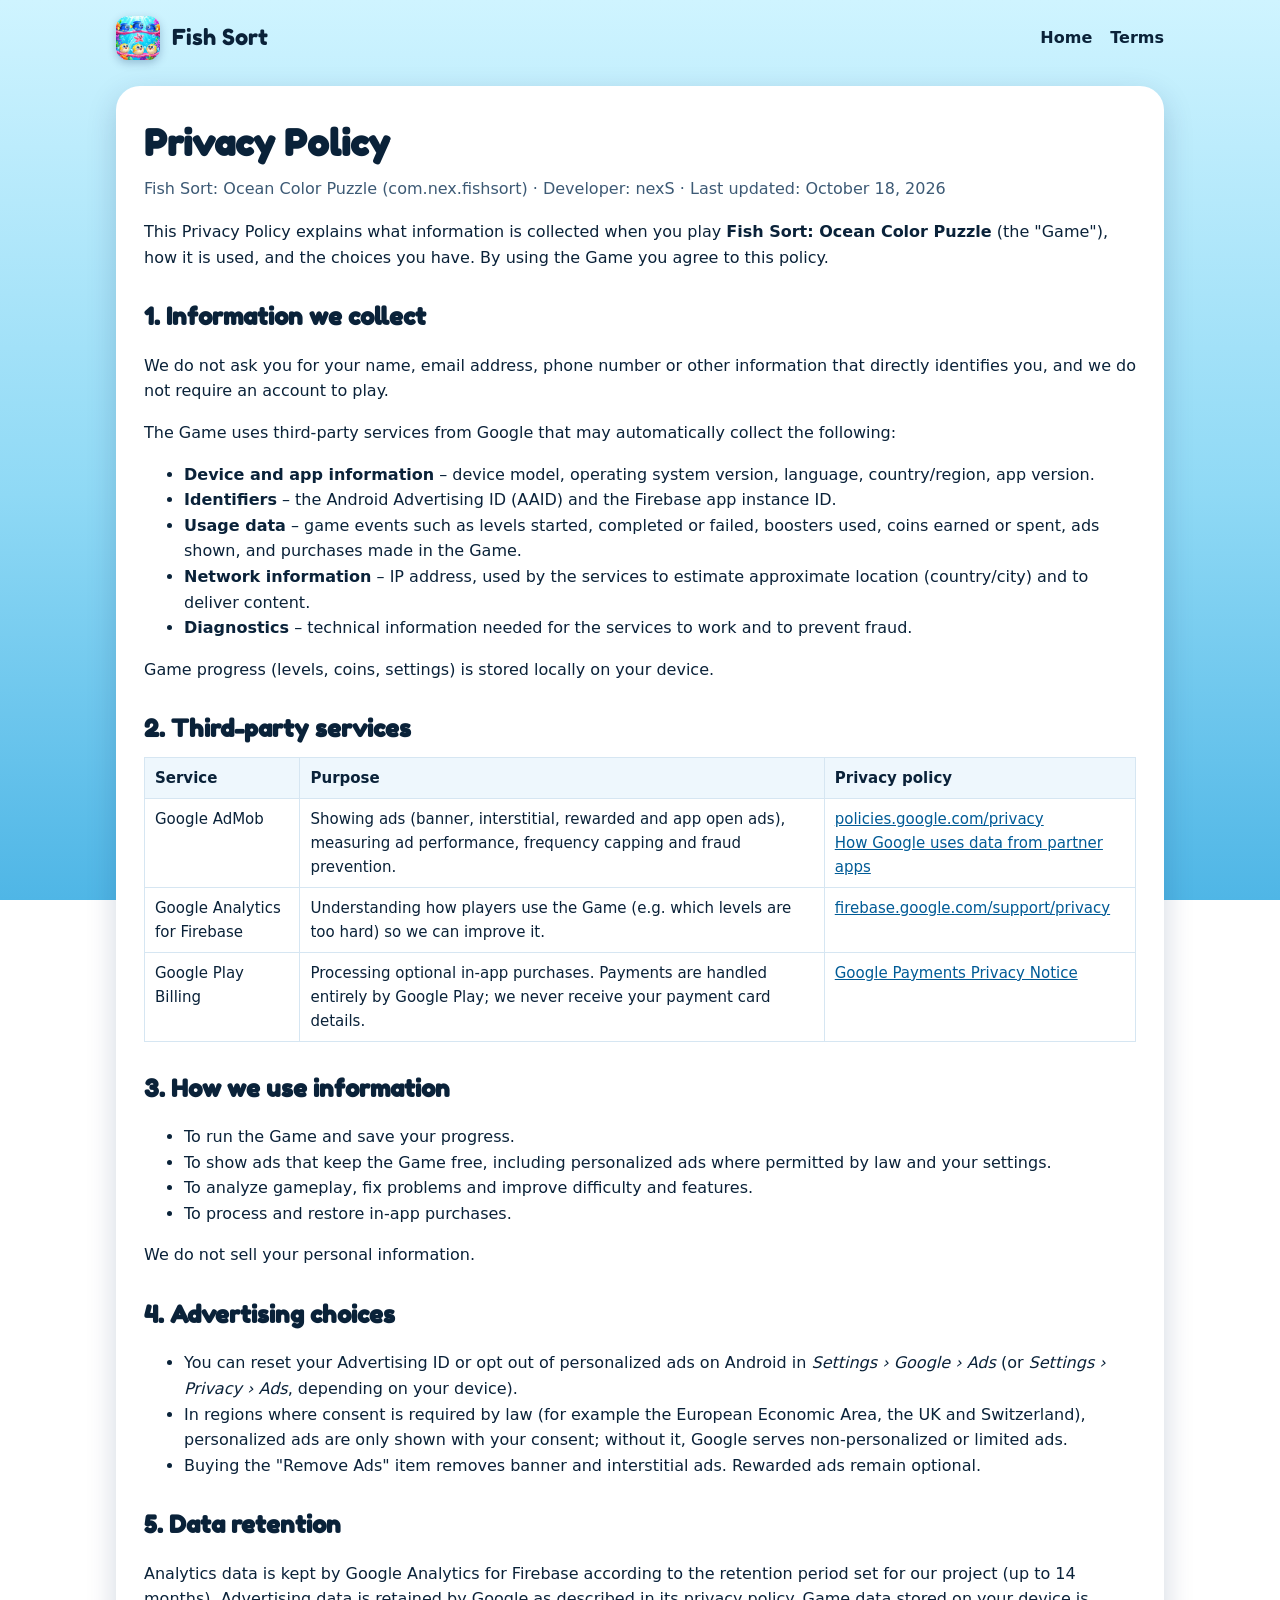
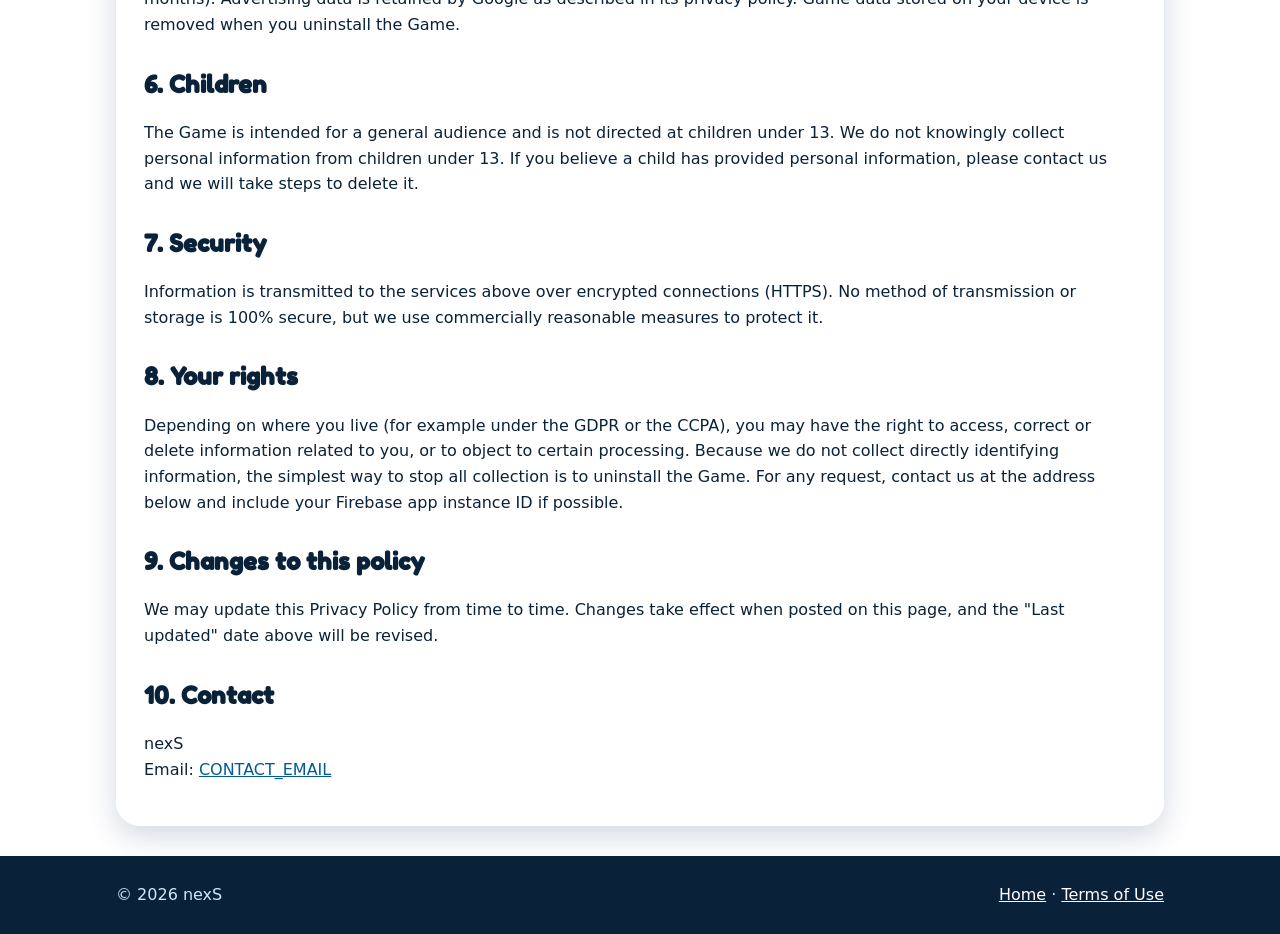
==== privacy-policy.html @ 39c9148c "Initial site: landing page, privacy policy, terms, app-ads.txt Co-Authored-By: Claude Opus 5.5 <nore" ====
<!doctype html>
<html lang="en">
<head>
<meta charset="utf-8">
<meta name="viewport" content="width=device-width, initial-scale=1">
<title>Privacy Policy – Fish Sort</title>
<meta name="description" content="Privacy Policy for Fish Sort: Ocean Color Puzzle by nexS.">
<link rel="icon" href="/favicon.png">
<link rel="stylesheet" href="/assets/site.css">
</head>
<body>
<div class="wrap">
  <header class="top">
    <a class="brand" href="/"><img src="/assets/icon.webp" alt="Fish Sort icon"><span>Fish Sort</span></a>
    <nav><a href="/">Home</a><a href="/terms">Terms</a></nav>
  </header>

  <article class="doc">
    <h1>Privacy Policy</h1>
    <p class="meta">Fish Sort: Ocean Color Puzzle (com.nex.fishsort) · Developer: nexS · Last updated: October 18, 2026</p>

    <p>This Privacy Policy explains what information is collected when you play <strong>Fish Sort: Ocean Color Puzzle</strong> (the "Game"), how it is used, and the choices you have. By using the Game you agree to this policy.</p>

    <h2>1. Information we collect</h2>
    <p>We do not ask you for your name, email address, phone number or other information that directly identifies you, and we do not require an account to play.</p>
    <p>The Game uses third-party services from Google that may automatically collect the following:</p>
    <ul>
      <li><strong>Device and app information</strong> – device model, operating system version, language, country/region, app version.</li>
      <li><strong>Identifiers</strong> – the Android Advertising ID (AAID) and the Firebase app instance ID.</li>
      <li><strong>Usage data</strong> – game events such as levels started, completed or failed, boosters used, coins earned or spent, ads shown, and purchases made in the Game.</li>
      <li><strong>Network information</strong> – IP address, used by the services to estimate approximate location (country/city) and to deliver content.</li>
      <li><strong>Diagnostics</strong> – technical information needed for the services to work and to prevent fraud.</li>
    </ul>
    <p>Game progress (levels, coins, settings) is stored locally on your device.</p>

    <h2>2. Third-party services</h2>
    <table>
      <tr><th>Service</th><th>Purpose</th><th>Privacy policy</th></tr>
      <tr><td>Google AdMob</td><td>Showing ads (banner, interstitial, rewarded and app open ads), measuring ad performance, frequency capping and fraud prevention.</td><td><a href="https://policies.google.com/privacy" rel="noopener">policies.google.com/privacy</a><br><a href="https://policies.google.com/technologies/partner-sites" rel="noopener">How Google uses data from partner apps</a></td></tr>
      <tr><td>Google Analytics for Firebase</td><td>Understanding how players use the Game (e.g. which levels are too hard) so we can improve it.</td><td><a href="https://firebase.google.com/support/privacy" rel="noopener">firebase.google.com/support/privacy</a></td></tr>
      <tr><td>Google Play Billing</td><td>Processing optional in-app purchases. Payments are handled entirely by Google Play; we never receive your payment card details.</td><td><a href="https://payments.google.com/payments/apis-secure/get_legal_document?ldo=0&amp;ldt=privacynotice" rel="noopener">Google Payments Privacy Notice</a></td></tr>
    </table>

    <h2>3. How we use information</h2>
    <ul>
      <li>To run the Game and save your progress.</li>
      <li>To show ads that keep the Game free, including personalized ads where permitted by law and your settings.</li>
      <li>To analyze gameplay, fix problems and improve difficulty and features.</li>
      <li>To process and restore in-app purchases.</li>
    </ul>
    <p>We do not sell your personal information.</p>

    <h2>4. Advertising choices</h2>
    <ul>
      <li>You can reset your Advertising ID or opt out of personalized ads on Android in <em>Settings › Google › Ads</em> (or <em>Settings › Privacy › Ads</em>, depending on your device).</li>
      <li>In regions where consent is required by law (for example the European Economic Area, the UK and Switzerland), personalized ads are only shown with your consent; without it, Google serves non-personalized or limited ads.</li>
      <li>Buying the "Remove Ads" item removes banner and interstitial ads. Rewarded ads remain optional.</li>
    </ul>

    <h2>5. Data retention</h2>
    <p>Analytics data is kept by Google Analytics for Firebase according to the retention period set for our project (up to 14 months). Advertising data is retained by Google as described in its privacy policy. Game data stored on your device is removed when you uninstall the Game.</p>

    <h2>6. Children</h2>
    <p>The Game is intended for a general audience and is not directed at children under 13. We do not knowingly collect personal information from children under 13. If you believe a child has provided personal information, please contact us and we will take steps to delete it.</p>

    <h2>7. Security</h2>
    <p>Information is transmitted to the services above over encrypted connections (HTTPS). No method of transmission or storage is 100% secure, but we use commercially reasonable measures to protect it.</p>

    <h2>8. Your rights</h2>
    <p>Depending on where you live (for example under the GDPR or the CCPA), you may have the right to access, correct or delete information related to you, or to object to certain processing. Because we do not collect directly identifying information, the simplest way to stop all collection is to uninstall the Game. For any request, contact us at the address below and include your Firebase app instance ID if possible.</p>

    <h2>9. Changes to this policy</h2>
    <p>We may update this Privacy Policy from time to time. Changes take effect when posted on this page, and the "Last updated" date above will be revised.</p>

    <h2>10. Contact</h2>
    <p>nexS<br>Email: <a href="mailto:CONTACT_EMAIL">CONTACT_EMAIL</a></p>
  </article>
</div>
<footer>
  <div class="wrap row">
    <div>© 2026 nexS</div>
    <div><a href="/">Home</a> · <a href="/terms">Terms of Use</a></div>
  </div>
</footer>
</body>
</html>
---- assets/site.css ----
@font-face{font-family:"Fredoka One";src:url("fredoka.ttf") format("truetype");font-display:swap}
:root{
  --ocean:#005B96;--deep:#0A2239;--coral:#FF6F59;--aqua-top:#CFF4FF;--aqua-bot:#8FD9F5;
  --sand:#FFF8E7;--amber:#FFB800;--ink:#0A2239;--muted:#3d5a75;--card:#ffffff;
}
*{box-sizing:border-box}
html{scroll-behavior:smooth}
body{margin:0;font-family:"Nunito",system-ui,-apple-system,"Segoe UI",Roboto,Arial,sans-serif;color:var(--ink);
  background:linear-gradient(180deg,var(--aqua-top) 0%,var(--aqua-bot) 55%,#4fb6e6 100%);background-attachment:fixed;line-height:1.6}
a{color:var(--ocean)}
.wrap{max-width:1080px;margin:0 auto;padding:0 16px}
header.top{display:flex;align-items:center;justify-content:space-between;padding:16px 0}
.brand{display:flex;align-items:center;gap:12px;text-decoration:none;color:var(--deep)}
.brand img{width:44px;height:44px;border-radius:12px;box-shadow:0 3px 8px rgba(0,40,90,.25)}
.brand span{font-family:"Fredoka One",system-ui,sans-serif;font-size:22px}
nav a{margin-left:18px;text-decoration:none;font-weight:700;color:var(--deep)}
.hero{display:grid;grid-template-columns:1.1fr .9fr;gap:32px;align-items:center;padding:28px 0 40px}
.hero h1{font-family:"Fredoka One",system-ui,sans-serif;font-size:clamp(40px,7vw,72px);line-height:1.02;margin:0 0 10px;
  color:#fff;-webkit-text-stroke:2px var(--deep);text-shadow:0 6px 0 #003b6f}
.hero h1 em{font-style:normal;color:var(--amber)}
.hero p.lead{font-size:19px;color:var(--deep);max-width:520px;margin:0 0 22px}
.btn{display:inline-flex;align-items:center;gap:10px;background:var(--deep);color:#fff;text-decoration:none;border-radius:999px;
  padding:12px 22px;font-weight:800;box-shadow:0 5px 0 #000d1a;transition:transform .12s}
.btn:hover{transform:translateY(-2px)}
.btn svg{width:22px;height:22px}
.hero .art{border-radius:24px;overflow:hidden;box-shadow:0 18px 40px rgba(0,40,90,.3);border:6px solid #fff}
.hero .art img{display:block;width:100%;height:auto}
section{padding:36px 0}
h2{font-family:"Fredoka One",system-ui,sans-serif;font-size:34px;margin:0 0 18px;color:var(--deep)}
.features{display:grid;grid-template-columns:repeat(3,1fr);gap:16px}
.card{background:var(--sand);border-radius:20px;padding:20px;box-shadow:0 6px 0 rgba(0,59,111,.18)}
.card h3{margin:0 0 6px;font-size:19px}
.card p{margin:0;color:var(--muted)}
.shots{display:flex;gap:14px;overflow-x:auto;padding:6px 2px 16px;scroll-snap-type:x mandatory}
.shots img{flex:0 0 auto;width:220px;height:auto;border-radius:18px;scroll-snap-align:start;box-shadow:0 8px 20px rgba(0,40,90,.25)}
footer{background:var(--deep);color:#cfe7f7;padding:26px 0;margin-top:30px}
footer a{color:#fff}
footer .row{display:flex;flex-wrap:wrap;gap:12px 24px;justify-content:space-between;align-items:center}
/* policy pages */
.doc{background:#fff;border-radius:24px;padding:28px;margin:10px 0 30px;box-shadow:0 10px 30px rgba(0,40,90,.18)}
.doc h1{font-family:"Fredoka One",system-ui,sans-serif;font-size:36px;margin:0 0 4px}
.doc h2{font-size:24px;margin:28px 0 8px}
.doc .meta{color:var(--muted);margin:0 0 18px}
.doc table{border-collapse:collapse;width:100%;margin:8px 0}
.doc th,.doc td{border:1px solid #d6e6f2;padding:8px 10px;text-align:left;vertical-align:top;font-size:15px}
.doc th{background:#eef7fd}
@media (max-width:820px){
  .hero{grid-template-columns:1fr}
  .features{grid-template-columns:1fr}
  nav a{margin-left:10px;font-size:14px}
  nav a[href='#features']{display:none}
  .brand span{font-size:19px}
  .doc{padding:20px}
  .doc table{display:block;overflow-x:auto}
}
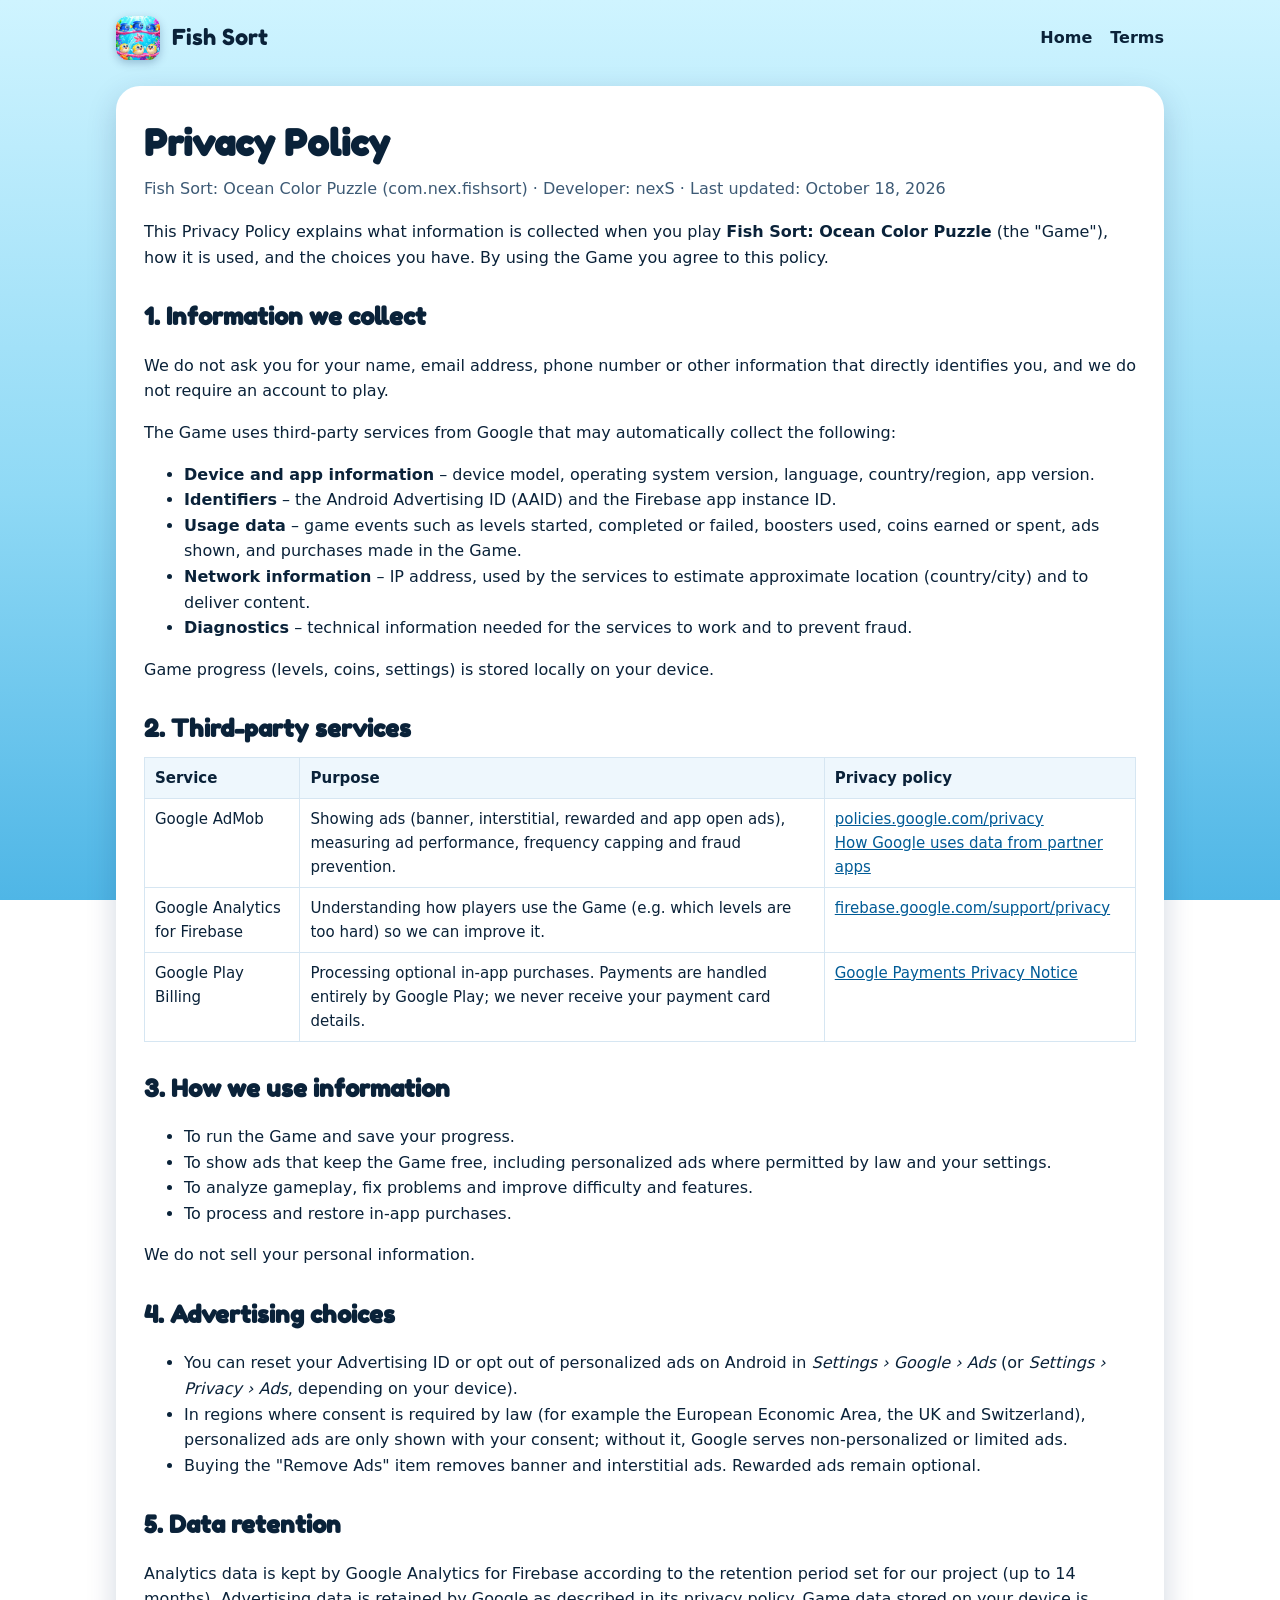
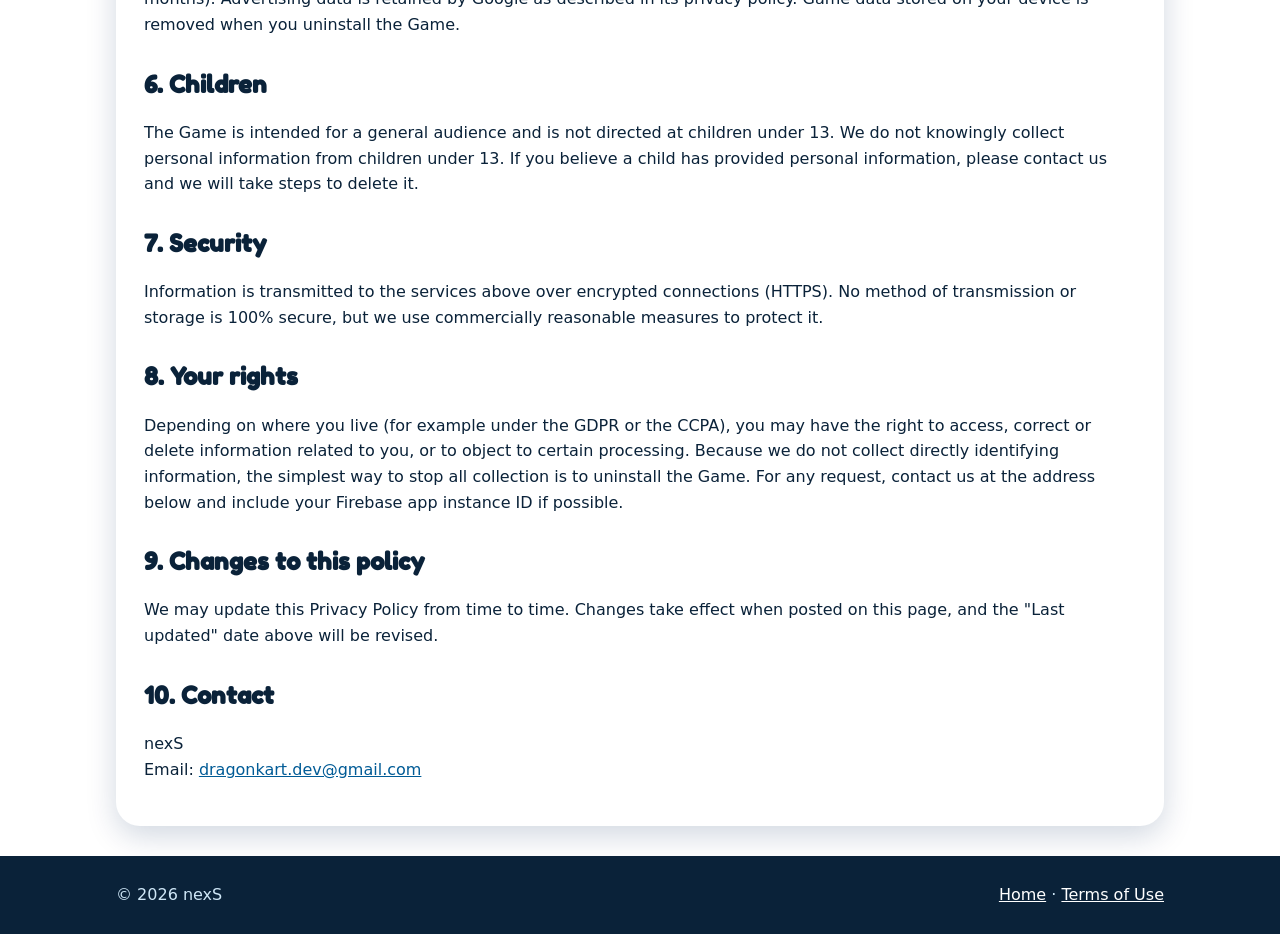
==== commit b1ff7807: "Update contact email in privacy policy" ====
--- a/privacy-policy.html
+++ b/privacy-policy.html
@@ -73,7 +73,7 @@
     <p>We may update this Privacy Policy from time to time. Changes take effect when posted on this page, and the "Last updated" date above will be revised.</p>
 
     <h2>10. Contact</h2>
-    <p>nexS<br>Email: <a href="mailto:CONTACT_EMAIL">CONTACT_EMAIL</a></p>
+    <p>nexS<br>Email: <a href="mailto:dragonkart.dev@gmail.com">dragonkart.dev@gmail.com</a></p>
   </article>
 </div>
 <footer>
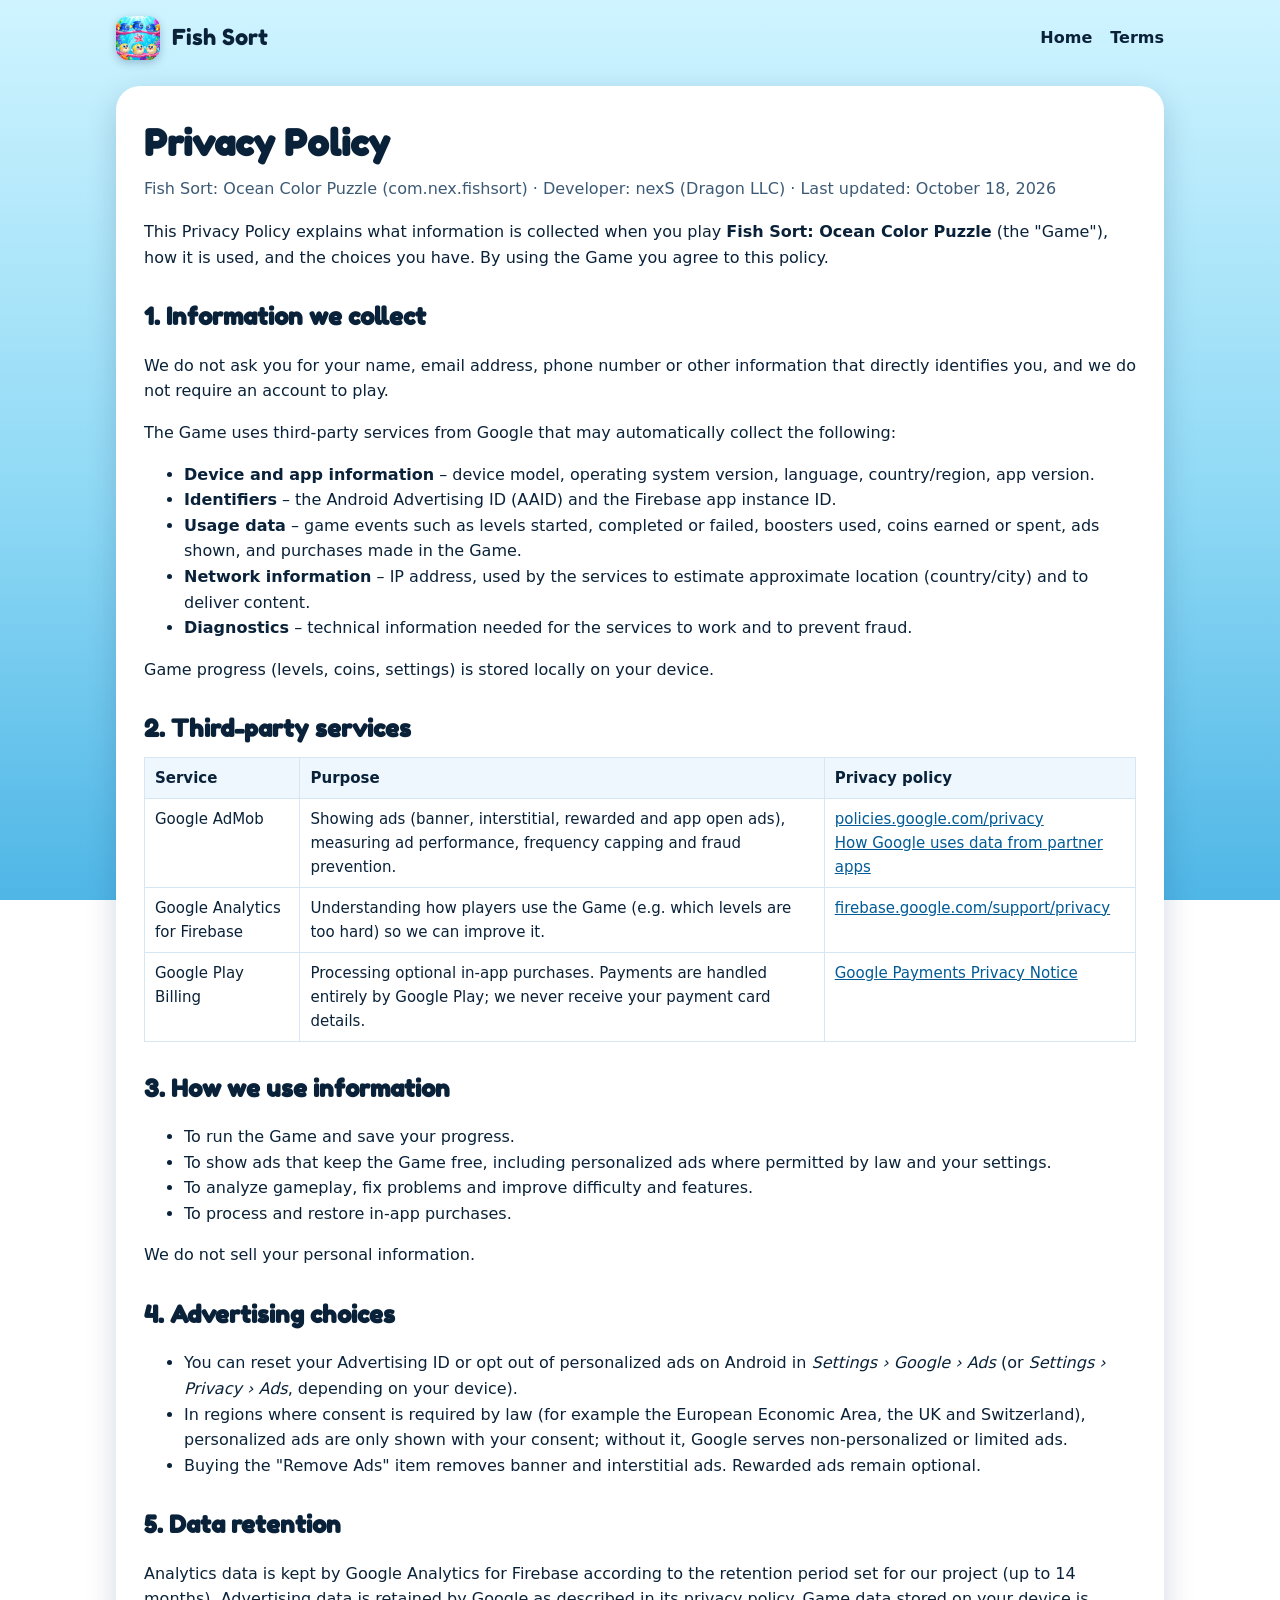
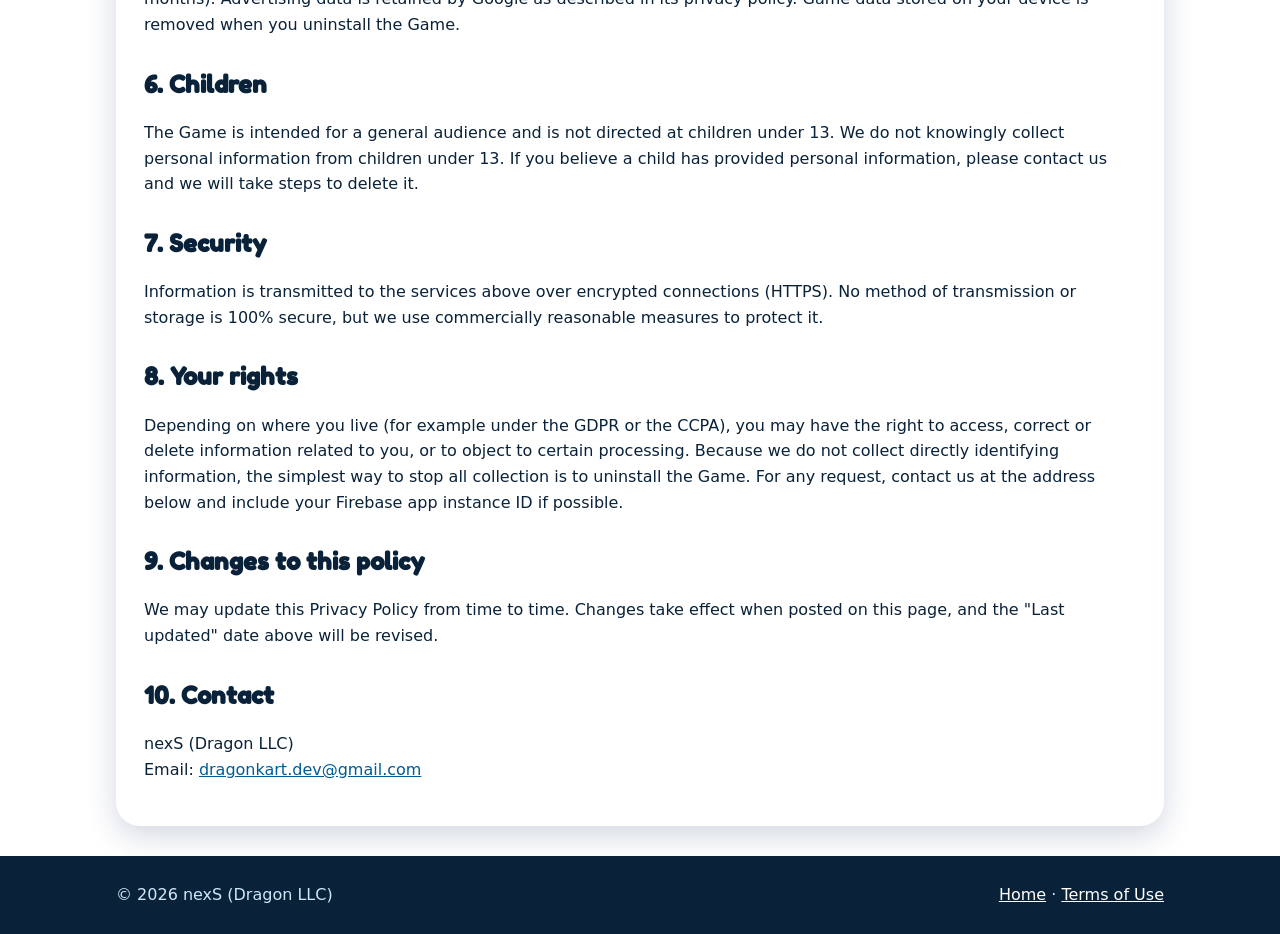
==== commit 54245f9c: "Update developer name to include Dragon LLC" ====
--- a/privacy-policy.html
+++ b/privacy-policy.html
@@ -17,7 +17,7 @@
 
   <article class="doc">
     <h1>Privacy Policy</h1>
-    <p class="meta">Fish Sort: Ocean Color Puzzle (com.nex.fishsort) · Developer: nexS · Last updated: October 18, 2026</p>
+    <p class="meta">Fish Sort: Ocean Color Puzzle (com.nex.fishsort) · Developer: nexS (Dragon LLC) · Last updated: October 18, 2026</p>
 
     <p>This Privacy Policy explains what information is collected when you play <strong>Fish Sort: Ocean Color Puzzle</strong> (the "Game"), how it is used, and the choices you have. By using the Game you agree to this policy.</p>
 
@@ -73,12 +73,12 @@
     <p>We may update this Privacy Policy from time to time. Changes take effect when posted on this page, and the "Last updated" date above will be revised.</p>
 
     <h2>10. Contact</h2>
-    <p>nexS<br>Email: <a href="mailto:dragonkart.dev@gmail.com">dragonkart.dev@gmail.com</a></p>
+    <p>nexS (Dragon LLC)<br>Email: <a href="mailto:dragonkart.dev@gmail.com">dragonkart.dev@gmail.com</a></p>
   </article>
 </div>
 <footer>
   <div class="wrap row">
-    <div>© 2026 nexS</div>
+    <div>© 2026 nexS (Dragon LLC)</div>
     <div><a href="/">Home</a> · <a href="/terms">Terms of Use</a></div>
   </div>
 </footer>
